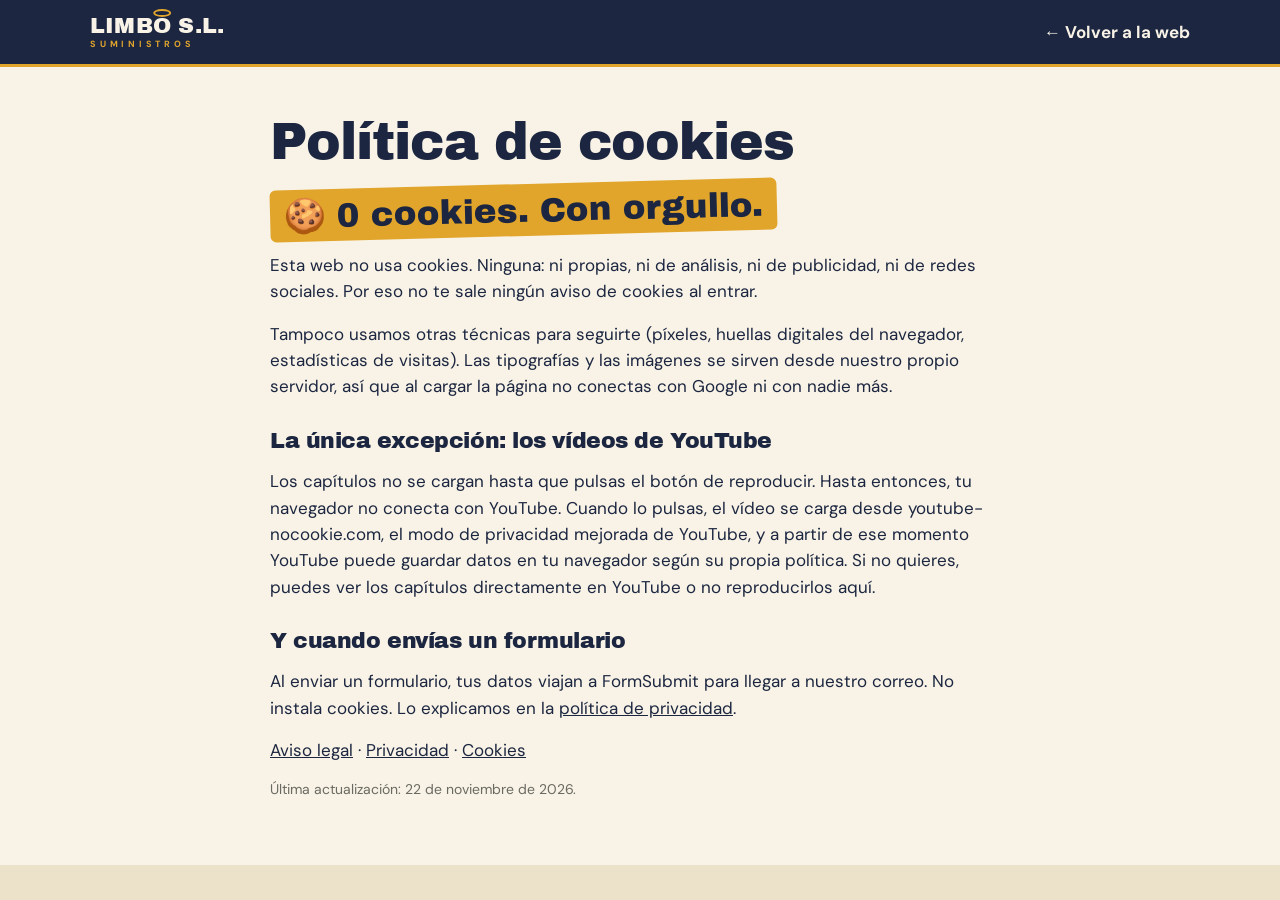
==== cookies.html @ 2ac097ed "Web de Limbo S.L. Co-Authored-By: Claude Opus 5.5 <noreply@anthropic.com> Claude-Session: https://cl" ====
<!DOCTYPE html>
<html lang="es"><head><meta charset="utf-8"><meta name="viewport" content="width=device-width, initial-scale=1">
<title>Política de cookies · Limbo S.L.</title><meta name="robots" content="noindex, noai, noimageai"><meta name="tdm-reservation" content="1">
<link rel="stylesheet" href="css/style.css"></head><body>
<header class="cabecera"><div class="wrap"><a class="logo" href="index.html"><b>LIMB<span class="o">O</span> S.L.</b><small>SUMINISTROS</small></a><a class="redes" href="index.html" style="text-decoration:none;font-weight:700">← Volver a la web</a></div></header>
<main class="legal-pag"><div class="wrap">
<h1>Política de cookies</h1>
<p class="orgullo">🍪 0 cookies. Con orgullo.</p>
<p>Esta web no usa cookies. Ninguna: ni propias, ni de análisis, ni de publicidad, ni de redes sociales. Por eso no te sale ningún aviso de cookies al entrar.</p>
<p>Tampoco usamos otras técnicas para seguirte (píxeles, huellas digitales del navegador, estadísticas de visitas). Las tipografías y las imágenes se sirven desde nuestro propio servidor, así que al cargar la página no conectas con Google ni con nadie más.</p>
<h2>La única excepción: los vídeos de YouTube</h2>
<p>Los capítulos no se cargan hasta que pulsas el botón de reproducir. Hasta entonces, tu navegador no conecta con YouTube. Cuando lo pulsas, el vídeo se carga desde youtube-nocookie.com, el modo de privacidad mejorada de YouTube, y a partir de ese momento YouTube puede guardar datos en tu navegador según su propia política. Si no quieres, puedes ver los capítulos directamente en YouTube o no reproducirlos aquí.</p>
<h2>Y cuando envías un formulario</h2>
<p>Al enviar un formulario, tus datos viajan a FormSubmit para llegar a nuestro correo. No instala cookies. Lo explicamos en la <a href="privacidad.html">política de privacidad</a>.</p>
<p><a href="aviso-legal.html">Aviso legal</a> · <a href="privacidad.html">Privacidad</a> · <a href="cookies.html">Cookies</a></p>
<p style="font-size:14px;color:#6b6a62">Última actualización: 22 de noviembre de 2026.</p></div></main></body></html>
---- css/style.css ----
@font-face { font-family: "Archivo Black"; src: url("../fonts/archivo-black.woff") format("woff"); font-weight: 400 900; font-display: swap; }
@font-face { font-family: "DM Sans"; src: url("../fonts/dm-sans.woff") format("woff"); font-weight: 100 1000; font-display: swap; }
@font-face { font-family: "Cursor Limbo"; src: url("../fonts/cursor-bold.woff") format("woff"); font-weight: 400 900; font-display: swap; }
/* Suministros Limbo S.L. — expediente de una empresa de suministros de provincias, años 80, atrapada en el lunes 25.
   Idea de maquetación: carpetas de archivo apiladas; cada sección es una pestaña de carpeta con su etiqueta mecanografiada. */
:root {
  --tinta: #1c2640;        /* azul tinta corporativo */
  --tinta-2: #2b3758;
  --carpeta: #ece2c9;      /* carpeta de archivo */
  --papel: #f8f3e6;        /* folio */
  --mostaza: #e2a52c;      /* acento: sello de la empresa */
  --fluor: #d7e3cf;        /* luz de fluorescente */
  --sello: #b8432f;        /* tinta roja de sello, solo para sellos */
  --gris: #6b6a62;
  --display: "Archivo Black", "Arial Black", system-ui, sans-serif;
  --body: "DM Sans", "Helvetica Neue", Arial, sans-serif;
  --maquina: "Cursor Limbo", "Courier New", monospace;
  --radio: 6px;
  --gutter: clamp(16px, 4vw, 40px);
  --max: 1180px;
  color-scheme: light;
}

* { box-sizing: border-box; }
html { scroll-behavior: smooth; -webkit-text-size-adjust: 100%; }
body {
  margin: 0;
  background: var(--carpeta);
  color: var(--tinta);
  font-family: var(--body);
  font-size: 17px;
  line-height: 1.55;
}
img { max-width: 100%; display: block; height: auto; }
a { color: inherit; }
h1, h2, h3 { font-family: var(--display); line-height: 1.02; margin: 0; text-wrap: balance; letter-spacing: -0.02em; }
p { margin: 0; }
:focus-visible { outline: 3px solid var(--mostaza); outline-offset: 2px; }
.wrap { width: 100%; max-width: var(--max); margin: 0 auto; padding: 0 var(--gutter); }
.sr { position: absolute; width: 1px; height: 1px; overflow: hidden; clip: rect(0 0 0 0); white-space: nowrap; }

/* ---------- Logo ---------- */
.logo { display: inline-flex; flex-direction: column; text-decoration: none; line-height: 1; }
.logo b { font-family: var(--display); font-weight: 800; font-size: 22px; letter-spacing: 0.01em; position: relative; }
.logo .o { position: relative; display: inline-block; }
.logo .o::before {
  content: ""; position: absolute; left: 50%; top: -6px; width: 0.62em; height: 0.18em;
  transform: translateX(-50%); border: 2px solid var(--mostaza); border-radius: 50%;
  animation: halo 4s ease-in-out infinite;
}
.logo small { font-family: var(--body); font-weight: 700; font-size: 9px; letter-spacing: 0.42em; color: var(--mostaza); margin-top: 3px; }
@keyframes halo { 0%, 100% { transform: translate(-50%, 0); } 50% { transform: translate(-50%, -2px); } }

/* ---------- Cabecera ---------- */
.cabecera { position: sticky; top: 0; z-index: 50; background: var(--tinta); color: var(--papel); border-bottom: 3px solid var(--mostaza); }
.cabecera .wrap { display: flex; align-items: center; justify-content: space-between; gap: 16px; min-height: 64px; }
.menu-btn { background: none; border: 2px solid var(--papel); color: var(--papel); font: 700 13px var(--body); letter-spacing: 0.12em; padding: 8px 12px; border-radius: var(--radio); cursor: pointer; }
.nav { display: none; }
.nav.abierto { display: flex; position: absolute; top: 100%; left: 0; right: 0; flex-direction: column; background: var(--tinta); padding: 8px var(--gutter) 20px; border-bottom: 3px solid var(--mostaza); }
.nav a { text-decoration: none; font-weight: 600; padding: 12px 0; border-bottom: 1px solid var(--tinta-2); }
.nav a:hover { color: var(--mostaza); }
.redes { display: flex; gap: 8px; flex-wrap: wrap; }
.redes a { font: 700 12px var(--body); letter-spacing: 0.06em; text-decoration: none; border: 1.5px solid currentColor; border-radius: 999px; padding: 6px 12px; }
.redes a:hover { background: var(--mostaza); border-color: var(--mostaza); color: var(--tinta); }
.nav .redes { padding-top: 14px; }
@media (min-width: 960px) {
  .menu-btn { display: none; }
  .nav { display: flex; align-items: center; gap: 22px; position: static; }
  .nav a { border: 0; padding: 6px 0; font-size: 15px; }
  .nav .redes { padding: 0; }
}

/* ---------- Portada ---------- */
.portada { position: relative; color: var(--papel); background: var(--tinta); overflow: hidden; }
.portada::before { content: ""; position: absolute; inset: 0; background: url("../img/oficina.jpg") center / cover no-repeat; opacity: 0.42; }
.portada::after { content: ""; position: absolute; inset: 0; background: linear-gradient(180deg, rgba(28,38,64,0.2), rgba(28,38,64,0.92) 85%); }
.portada .wrap { position: relative; z-index: 1; display: grid; gap: 32px; padding-top: 40px; padding-bottom: 48px; }
.etiqueta { display: inline-block; font-family: var(--maquina); font-size: 14px; letter-spacing: 0.04em; background: var(--papel); color: var(--tinta); padding: 4px 10px; border-radius: 2px; transform: rotate(-1deg); }
.portada h1 { font-size: clamp(44px, 12vw, 104px); font-weight: 800; margin: 14px 0 12px; }
.portada h1 span { color: var(--mostaza); }
.portada .lema { font-size: clamp(19px, 4.6vw, 26px); font-weight: 600; max-width: 30ch; }
.portada .bajada { color: var(--fluor); max-width: 46ch; margin-top: 10px; }
.botones { display: flex; flex-wrap: wrap; gap: 12px; margin-top: 24px; }
.btn { display: inline-flex; align-items: center; justify-content: center; gap: 8px; min-height: 48px; padding: 12px 22px; border-radius: var(--radio); border: 2px solid var(--mostaza); background: var(--mostaza); color: var(--tinta); font: 700 15px var(--body); text-decoration: none; cursor: pointer; transition: transform 0.15s, background 0.15s; }
.btn:hover { transform: translateY(-2px); }
.btn.hueco { background: transparent; color: inherit; }
.btn.tinta { background: var(--tinta); border-color: var(--tinta); color: var(--papel); }

/* Calendario de taco */
.calendario { justify-self: center; width: min(300px, 78vw); text-align: center; }
.taco { position: relative; perspective: 900px; }
.anillas { height: 26px; background: var(--sello); border-radius: 8px 8px 0 0; position: relative; }
.anillas::before, .anillas::after { content: ""; position: absolute; top: -10px; width: 12px; height: 22px; border: 3px solid #9aa0a8; border-radius: 6px; }
.anillas::before { left: 28%; } .anillas::after { right: 28%; }
.hoja, .hoja-fondo { background: var(--papel); color: var(--tinta); padding: 18px 10px 22px; border-radius: 0 0 6px 6px; box-shadow: 0 14px 30px rgba(0,0,0,0.35); }
.hoja-fondo { position: absolute; inset: 26px 0 0 0; z-index: 0; }
.hoja { position: relative; z-index: 1; transform-origin: top center; }
.hoja .dia, .hoja-fondo .dia { font: 800 30px var(--display); letter-spacing: 0.06em; }
.hoja .num, .hoja-fondo .num { font: 800 120px/0.95 var(--display); letter-spacing: -0.04em; }
.hoja .mes, .hoja-fondo .mes { font-family: var(--maquina); font-size: 13px; color: var(--gris); }
.hoja.arrancando { animation: arrancar 0.7s ease-in forwards; }
@keyframes arrancar { 0% { transform: rotateX(0) translateY(0); opacity: 1; } 100% { transform: rotateX(-80deg) translateY(160px) rotate(8deg); opacity: 0; } }
.calendario button { margin-top: 16px; }
.contador { font-family: var(--maquina); font-size: 14px; margin-top: 10px; color: var(--fluor); min-height: 2.6em; }
@media (min-width: 860px) {
  .portada .wrap { grid-template-columns: 1.4fr 1fr; align-items: center; padding-top: 72px; padding-bottom: 80px; }
}

/* Cinta de frases */
.cinta { background: var(--mostaza); color: var(--tinta); overflow: hidden; border-block: 2px solid var(--tinta); }
.cinta div { display: flex; gap: 40px; width: max-content; padding: 10px 0; font: 700 15px var(--display); white-space: nowrap; animation: cinta 45s linear infinite; }
.cinta span::after { content: "✶"; margin-left: 40px; }
@keyframes cinta { to { transform: translateX(-50%); } }

/* ---------- Secciones tipo carpeta ---------- */
.seccion { padding: 56px 0; }
.seccion.folio { background: var(--papel); }
.seccion.oscura { background: var(--tinta); color: var(--papel); }
.pestana { display: inline-block; font-family: var(--maquina); font-size: 13px; background: var(--tinta); color: var(--papel); padding: 6px 14px 5px; border-radius: 8px 8px 0 0; margin-bottom: 0; }
.oscura .pestana { background: var(--mostaza); color: var(--tinta); }
.cabeza { border-top: 3px solid var(--tinta); padding-top: 18px; margin-bottom: 28px; display: grid; gap: 10px; }
.oscura .cabeza { border-color: var(--mostaza); }
.cabeza h2 { font-size: clamp(34px, 8vw, 64px); font-weight: 800; }
.cabeza p { max-width: 62ch; color: inherit; opacity: 0.85; }

/* ---------- Capítulos ---------- */
.episodios { display: grid; gap: 18px; }
@media (min-width: 700px) { .episodios { grid-template-columns: repeat(2, 1fr); } }
.episodio { background: var(--tinta-2); border-radius: var(--radio); overflow: hidden; display: flex; flex-direction: column; }
.pantalla { position: relative; aspect-ratio: 16 / 9; background: #0f1527; display: grid; place-items: center; overflow: hidden; }
.pantalla img { width: 100%; height: 100%; object-fit: cover; opacity: 0.55; }
.pantalla .sello { position: absolute; }
.pantalla button { position: absolute; inset: 0; background: transparent; border: 0; cursor: pointer; display: grid; place-items: center; }
.pantalla button span { width: 72px; height: 72px; border-radius: 50%; background: var(--mostaza); display: grid; place-items: center; color: var(--tinta); font-size: 28px; }
.pantalla iframe { position: absolute; inset: 0; width: 100%; height: 100%; border: 0; }
.episodio .info { padding: 18px; display: grid; gap: 8px; }
.episodio .num { font-family: var(--maquina); font-size: 13px; color: var(--mostaza); }
.episodio h3 { font-size: 26px; }
.episodio .meta { font-size: 14px; color: var(--fluor); }
.episodio .acciones { display: flex; flex-wrap: wrap; gap: 10px; margin-top: 6px; }
.episodio .acciones .btn { min-height: 42px; padding: 8px 16px; font-size: 14px; }
.sello {
  font: 700 15px var(--maquina); letter-spacing: 0.08em; text-transform: uppercase; color: var(--sello);
  border: 3px solid var(--sello); border-radius: 6px; padding: 6px 12px; transform: rotate(-6deg);
  background: rgba(248,243,230,0.92); mix-blend-mode: normal;
}

/* ---------- Plantilla ---------- */
.filtros { display: flex; flex-wrap: wrap; gap: 8px; margin-bottom: 22px; }
.filtros button { font: 600 14px var(--body); border: 2px solid var(--tinta); background: transparent; color: var(--tinta); padding: 8px 14px; border-radius: 999px; cursor: pointer; }
.filtros button[aria-pressed="true"] { background: var(--tinta); color: var(--papel); }
.fichas { display: grid; gap: 18px; grid-template-columns: 1fr; }
@media (min-width: 620px) { .fichas { grid-template-columns: repeat(2, 1fr); } }
@media (min-width: 1000px) { .fichas { grid-template-columns: repeat(3, 1fr); } }
.ficha {
  background: var(--papel); border: 1px solid #d8cba8; border-radius: 4px; padding: 16px; position: relative;
  box-shadow: 0 2px 0 #d8cba8, 0 10px 24px rgba(28,38,64,0.08); display: grid; grid-template-columns: 112px 1fr; gap: 14px; align-items: start;
}
.ficha::before { content: ""; position: absolute; top: -9px; left: 22px; width: 14px; height: 30px; border: 3px solid #9aa0a8; border-bottom: 0; border-radius: 7px 7px 0 0; }
.foto { width: 112px; aspect-ratio: 3 / 4; background: #d9d4c4; border: 4px solid #fff; box-shadow: 0 1px 3px rgba(0,0,0,0.25); overflow: hidden; display: grid; place-items: center; transform: rotate(-2deg); }
.foto img { width: 100%; height: 100%; object-fit: cover; object-position: top; }
.foto .iniciales { font: 800 30px var(--display); color: var(--gris); }
.ficha dl { margin: 0; display: grid; gap: 2px; font-family: var(--maquina); font-size: 13px; line-height: 1.35; }
.ficha dt { color: var(--gris); font-size: 11px; letter-spacing: 0.08em; text-transform: uppercase; margin-top: 4px; }
.ficha dt:first-child { margin-top: 0; }
.ficha dd { margin: 0; }
.ficha .nombre { font: 800 22px/1 var(--display); letter-spacing: -0.01em; margin-bottom: 4px; }
.ficha .frase { grid-column: 1 / -1; font-family: var(--display); font-weight: 700; font-size: 17px; border-top: 1px dashed #c9bb95; padding-top: 10px; }
.ficha .perfil { grid-column: 1 / -1; font-size: 15px; color: var(--tinta-2); }
.ficha .video { grid-column: 1 / -1; font-family: var(--maquina); font-size: 12px; color: var(--gris); display: flex; align-items: center; gap: 8px; }
.ficha .video a { color: var(--sello); font-weight: 700; }
.ficha .sede-chip { position: absolute; top: 12px; right: 12px; font: 700 10px var(--body); letter-spacing: 0.1em; text-transform: uppercase; padding: 3px 8px; border-radius: 3px; background: var(--fluor); }
.ficha .sede-chip.villa { background: #f6d98f; }

/* ---------- Tienda ---------- */
.productos { display: grid; gap: 18px; }
@media (min-width: 620px) { .productos { grid-template-columns: repeat(2, 1fr); } }
@media (min-width: 1000px) { .productos { grid-template-columns: repeat(3, 1fr); } }
.producto { background: var(--papel); border-radius: var(--radio); overflow: hidden; display: flex; flex-direction: column; border: 1px solid #d8cba8; }
.producto .img { aspect-ratio: 4 / 3; background: #efe6cf; overflow: hidden; }
.producto .img img { width: 100%; height: 100%; object-fit: cover; transition: transform 0.4s; }
.producto:hover .img img { transform: scale(1.04); }
.producto .cuerpo { padding: 16px 18px 18px; display: grid; gap: 8px; flex: 1; align-content: start; }
.producto .ref { font-family: var(--maquina); font-size: 12px; color: var(--gris); }
.producto h3 { font-size: 22px; }
.producto p { font-size: 15px; }
.producto .pie { display: flex; align-items: center; justify-content: space-between; gap: 12px; margin-top: auto; background: var(--tinta); color: var(--papel); border: 0; border-radius: var(--radio); padding: 12px 12px 12px 22px; }
.producto .precio { font: 800 22px var(--display); font-variant-numeric: tabular-nums; }
.producto .precio small { display: block; font: 500 11px var(--body); color: var(--fluor); letter-spacing: 0.04em; margin-top: 2px; }
.catalogo-broma { margin-top: 36px; }
.catalogo-broma h3 { font-size: 26px; margin-bottom: 6px; }
.catalogo-broma > p { margin-bottom: 16px; max-width: 60ch; }
.albaran { background: var(--papel); border: 1px solid #d8cba8; border-radius: 4px; font-family: var(--maquina); font-size: 14px; overflow-x: auto; }
.albaran table { width: 100%; border-collapse: collapse; min-width: 520px; }
.albaran th, .albaran td { text-align: left; padding: 10px 14px; border-bottom: 1px dashed #cbbd98; vertical-align: middle; }
.albaran th { font-size: 11px; letter-spacing: 0.08em; text-transform: uppercase; color: var(--gris); }
.albaran td:last-child { text-align: right; }
.albaran button { font: 700 12px var(--body); background: var(--tinta); color: var(--papel); border: 0; padding: 8px 12px; border-radius: 4px; cursor: pointer; white-space: nowrap; }
.aviso-tienda { margin-top: 18px; font-size: 14px; color: var(--gris); max-width: 70ch; }

/* ---------- Bloques en dos columnas ---------- */
.dos { display: grid; gap: 28px; align-items: center; }
@media (min-width: 860px) { .dos { grid-template-columns: 1fr 1fr; gap: 48px; } }
.dos img { border-radius: var(--radio); box-shadow: 0 16px 40px rgba(0,0,0,0.2); }
.texto { display: grid; gap: 14px; max-width: 60ch; }
.texto strong { font-weight: 700; }
.firma { font-family: var(--maquina); font-size: 15px; }

/* ---------- Formularios ---------- */
form { display: grid; gap: 14px; }
.campos { display: grid; gap: 14px; }
@media (min-width: 620px) { .campos.dosc { grid-template-columns: 1fr 1fr; } }
label { font-weight: 600; font-size: 14px; display: grid; gap: 6px; }
input, select, textarea {
  font: 16px var(--body); color: var(--tinta); background: #fff; border: 2px solid #cbbd98; border-radius: var(--radio); padding: 12px 14px; width: 100%;
}
textarea { min-height: 120px; resize: vertical; }
input:focus, select:focus, textarea:focus { outline: none; border-color: var(--tinta); }
.check { display: flex; gap: 10px; align-items: flex-start; font-weight: 400; font-size: 14px; }
.check input { width: 20px; height: 20px; margin-top: 2px; flex: none; }
.oscura label { color: var(--papel); }
.oscura .check a { color: var(--mostaza); }
.estado { font-size: 15px; font-weight: 600; min-height: 1.4em; }
.hp { display: none; }
.panel { background: var(--papel); color: var(--tinta); border-radius: var(--radio); padding: clamp(18px, 4vw, 32px); }

/* Diálogo "Lo quiero" */
dialog { border: 0; border-radius: 10px; padding: 0; width: min(520px, calc(100vw - 32px)); background: var(--papel); color: var(--tinta); }
dialog::backdrop { background: rgba(15,21,39,0.7); }
dialog .panel { display: grid; gap: 14px; }
dialog h3 { font-size: 26px; }
.cerrar { justify-self: end; background: none; border: 0; font: 700 14px var(--body); cursor: pointer; color: var(--tinta); text-decoration: underline; }

/* ---------- Pie ---------- */
footer.pie { background: var(--tinta); color: var(--papel); padding: 44px 0 28px; border-top: 4px solid var(--mostaza); }
.pie .wrap { display: grid; gap: 24px; }
@media (min-width: 860px) { .pie .wrap { grid-template-columns: 1.3fr 1fr 1fr; } }
.pie h4 { font: 700 12px var(--body); letter-spacing: 0.14em; text-transform: uppercase; color: var(--mostaza); margin: 0 0 10px; }
.pie ul { list-style: none; padding: 0; margin: 0; display: grid; gap: 6px; }
.pie a { text-decoration: none; }
.pie a:hover { color: var(--mostaza); }
.pie .nota { font-size: 13px; color: var(--fluor); max-width: 52ch; margin-top: 12px; }
.pie .legal { grid-column: 1 / -1; border-top: 1px solid var(--tinta-2); padding-top: 18px; font-size: 13px; color: var(--fluor); }

/* Páginas legales */
.legal-pag { background: var(--papel); padding: 48px 0 64px; }
.legal-pag .wrap { max-width: 820px; display: grid; gap: 16px; }
.legal-pag h1 { font-size: clamp(34px, 7vw, 52px); }
.legal-pag h2 { font-size: 22px; margin-top: 14px; }
.legal-pag mark { background: #f6d98f; padding: 0 4px; font-family: var(--maquina); }

@media (prefers-reduced-motion: reduce) {
  *, *::before, *::after { animation: none !important; transition: none !important; }
  html { scroll-behavior: auto; }
}

/* ---------- Visítanos ---------- */
.sedes { display: grid; gap: 28px; }
.sede { display: grid; gap: 18px; background: #fff; border: 1px solid #d8cba8; border-radius: var(--radio); overflow: hidden; }
.sede.villa { background: #fff7e2; }
@media (min-width: 860px) { .sede { grid-template-columns: 1.1fr 1fr; } .sede.villa .galeria { order: 2; } }
.galeria { display: grid; gap: 4px; grid-template-columns: 1fr 1fr; background: var(--tinta); min-height: 220px; }
.galeria img { width: 100%; height: 100%; object-fit: cover; aspect-ratio: 4 / 3; }
.galeria img:only-child { grid-column: 1 / -1; }
.galeria img:first-child:not(:only-child) { grid-column: 1 / -1; aspect-ratio: 16 / 9; }
.sin-foto { grid-column: 1 / -1; display: grid; place-items: center; min-height: 240px; background: linear-gradient(160deg, #f2b93b, #e2a52c 45%, #7ab07a); }
.sede-txt { padding: 0 18px 22px; display: grid; gap: 12px; align-content: start; }
@media (min-width: 860px) { .sede-txt { padding: 26px 26px 26px 0; } .sede.villa .sede-txt { padding: 26px 0 26px 26px; } }
.sede-txt .pestana { justify-self: start; }
.sede-txt h3 { font-size: clamp(26px, 5vw, 36px); }
.sede-txt dl { margin: 0; display: grid; gap: 8px; font-size: 15px; }
.sede-txt dl div { display: grid; grid-template-columns: 110px 1fr; gap: 10px; border-top: 1px dashed #cbbd98; padding-top: 8px; }
.sede-txt dt { font: 13px var(--maquina); color: var(--gris); }
.sede-txt dd { margin: 0; }
.pronto { font: 13px var(--maquina); color: var(--gris); }
.episodio .resumen { font-size: 15px; color: var(--papel); }

/* ---------- Kiko espía ---------- */
.kiko { position: fixed; z-index: 60; width: 104px; height: 144px; top: 50%; right: -110px; left: auto; padding: 0; border: 0; background: none; cursor: pointer;
  transition: right 0.6s cubic-bezier(.5,1.6,.5,1), left 0.6s cubic-bezier(.5,1.6,.5,1); filter: drop-shadow(0 4px 6px rgba(0,0,0,0.3)); }
.kiko.fuera { right: -26px; }
.kiko.izq { right: auto; left: -110px; }
.kiko.izq.fuera { left: -26px; }
.kiko.izq .kiko-cuerpo { transform: scaleX(-1); }
.kiko-cuerpo { display: block; width: 100%; height: 100%; animation: respira 1.2s ease-in-out infinite; }
.kiko-cuerpo img { width: 100%; height: 100%; object-fit: contain; }
@keyframes respira { 50% { translate: 0 -3px; } }
.kiko-boc { position: absolute; bottom: 92%; right: 44px; width: max-content; max-width: 200px; background: var(--mostaza); color: var(--tinta); font: 700 13px/1.25 var(--body);
  padding: 8px 11px; border: 2.5px solid var(--tinta); border-radius: 12px; opacity: 0; transform: scale(.6); transition: .25s; pointer-events: none; text-align: left; }
.kiko.izq .kiko-boc { right: auto; left: 44px; }
.kiko-boc.ver { opacity: 1; transform: scale(1); }
@media (min-width: 700px) { .kiko { width: 140px; height: 194px; } .kiko.fuera { right: -34px; } .kiko.izq.fuera { left: -34px; } }
.informe { display: grid; gap: 12px; background: #f3e4bd; }
.kiko-dato { font: 18px/1.45 var(--maquina); min-height: 4.5em; }

/* Legal y privacidad */
.tabla-legal { width: 100%; border-collapse: collapse; font-size: 15px; background: #fff; display: block; overflow-x: auto; }
.tabla-legal th, .tabla-legal td { border: 1px solid #d8cba8; padding: 8px 10px; text-align: left; vertical-align: top; min-width: 120px; }
.tabla-legal th { background: var(--carpeta); font-family: var(--body); }
.legal-pag ul { margin: 0; padding-left: 22px; display: grid; gap: 6px; }
.orgullo { font: 800 clamp(24px, 5vw, 34px) var(--display); color: var(--tinta); background: var(--mostaza); justify-self: start; padding: 6px 14px; border-radius: var(--radio); transform: rotate(-1.5deg); }
.aviso-edad { font-size: 14px; background: rgba(226,165,44,0.16); border-left: 4px solid var(--mostaza); padding: 8px 12px; border-radius: 4px; margin: 0; }
.sellos-portada { display: flex; flex-wrap: wrap; gap: 8px; margin: 4px 0 0; }
.sello-edad { display: inline-flex; align-items: center; gap: 8px; font: 700 13px var(--body); letter-spacing: 0.04em; border: 2px solid currentColor; border-radius: 999px; padding: 4px 12px 4px 4px; }
.sello-edad b { background: var(--sello); color: #fff; border-radius: 999px; padding: 2px 8px; font-family: var(--display); font-weight: 800; }
.sello-cookies { display: inline-flex; align-items: center; gap: 6px; font: 700 13px var(--body); border: 2px dashed currentColor; border-radius: 999px; padding: 4px 12px; text-decoration: none; color: inherit; }
/* Boletín */
.boletin { background: var(--mostaza); color: var(--tinta); }
.boletin .wrap { display: grid; gap: 28px; }
@media (min-width: 860px) { .boletin .wrap { grid-template-columns: 1fr 1fr; align-items: center; } }
.boletin ul { margin: 0; padding-left: 20px; display: grid; gap: 4px; font-weight: 600; }
.boletin .panel { background: var(--papel); }
.baja { font-size: 14px; }
.producto .sin-foto { height: 100%; min-height: 0; background: repeating-linear-gradient(-45deg, #efe6cf 0 14px, #e8dcc0 14px 28px); }

/* ---------- Miguel ---------- */
.cinta span.miguel { color: var(--sello); }
.tachon { display: inline-block; max-width: 100%; height: 0.95em; background: var(--tinta); vertical-align: -0.12em; border-radius: 1px; }
.ficha-miguel .foto { background: #2a3350; }
.ficha-miguel .silueta { font: 800 54px var(--display); color: rgba(248,243,230,0.35); }
.ficha-miguel .perfil { display: flex; flex-wrap: wrap; gap: 6px; }
.sello-miguel { grid-column: 1 / -1; justify-self: end; transform: rotate(-6deg); margin: 2px 4px 4px 0; }
.galeria { position: relative; }
.postit { position: absolute; right: 12px; top: 12px; max-width: 150px; background: #fbe68a; color: var(--tinta); font: 700 14px/1.25 var(--maquina); padding: 12px 12px 14px; transform: rotate(4deg); box-shadow: 0 6px 14px rgba(0,0,0,0.25); z-index: 1; }
.postit::before { content: ""; position: absolute; top: -8px; left: 50%; width: 46px; height: 16px; margin-left: -23px; background: rgba(255,255,255,0.55); transform: rotate(-3deg); }
.postit-teorias { background: #fbe68a; color: var(--tinta); padding: 14px 16px; transform: rotate(-1deg); box-shadow: 0 4px 10px rgba(0,0,0,0.15); font-size: 15px; max-width: 46ch; }
.enlace-miguel { color: var(--sello); font-weight: 800; }
/* Expediente clasificado */
.clasificado { min-height: 100vh; background: #0f1527; color: var(--papel); display: grid; place-items: center; padding: 40px 20px; }
.clasificado .hoja { background: var(--papel); color: var(--tinta); max-width: 560px; width: 100%; padding: 32px 28px; border-radius: 4px; position: relative; display: grid; gap: 14px; font-family: var(--maquina); box-shadow: 0 20px 60px rgba(0,0,0,0.5); }
.clasificado h1 { font-size: clamp(30px, 7vw, 44px); }
.clasificado .sello-grande { justify-self: end; margin-bottom: -6px; transform: rotate(10deg); font: 800 22px var(--display); color: var(--sello); border: 3px solid var(--sello); padding: 4px 10px; letter-spacing: 0.08em; }
.clasificado .linea { display: flex; gap: 10px; align-items: center; flex-wrap: wrap; }
.clasificado .volver { color: var(--sello); font-weight: 700; }
.cinta span.miguel::after { color: var(--tinta); }
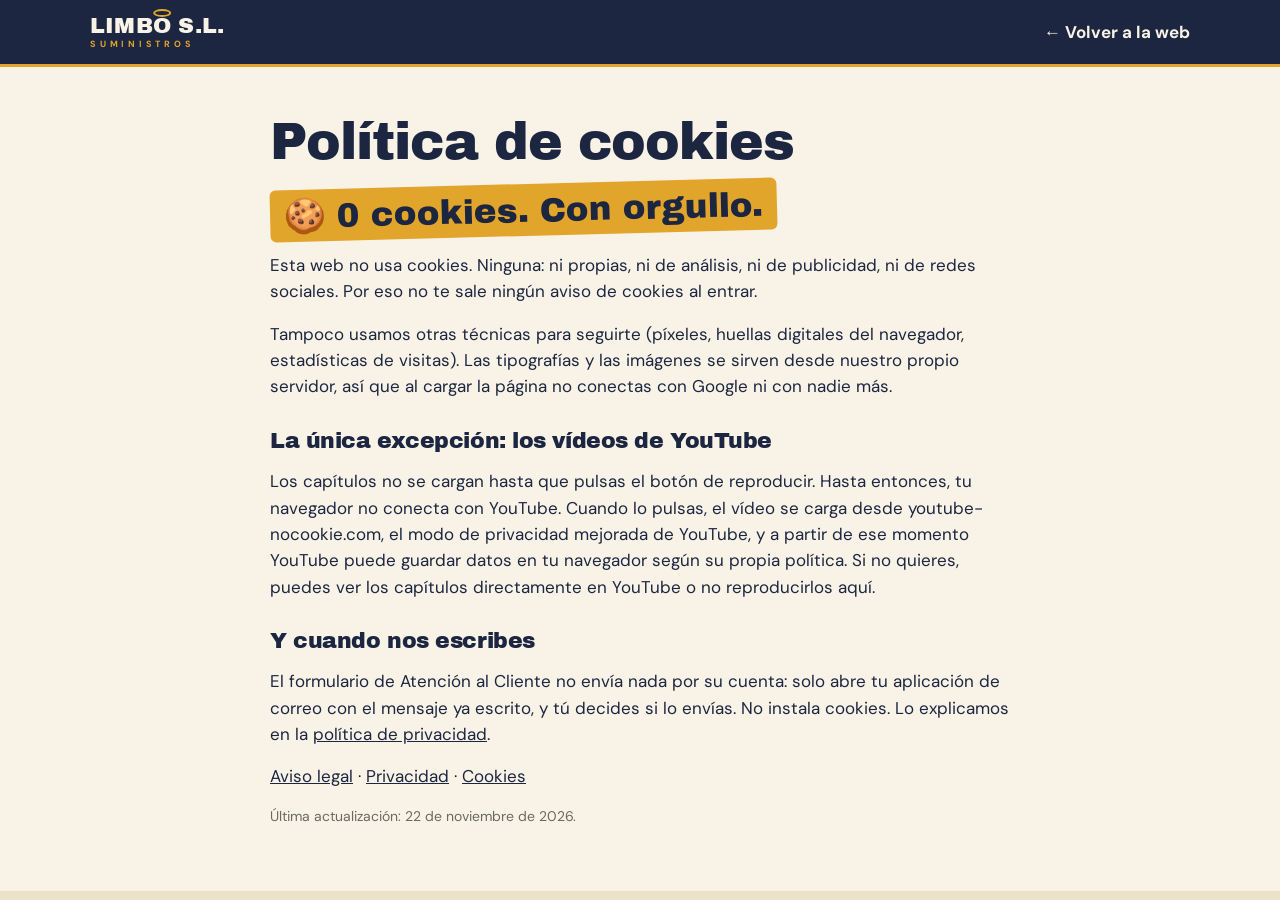
==== commit 6ae446c6: "Un solo formulario que abre el correo; info@limbosl.com como enlace Co-Authored-By: Claude Opus 5.5 " ====
--- a/cookies.html
+++ b/cookies.html
@@ -10,7 +10,7 @@
 <p>Tampoco usamos otras técnicas para seguirte (píxeles, huellas digitales del navegador, estadísticas de visitas). Las tipografías y las imágenes se sirven desde nuestro propio servidor, así que al cargar la página no conectas con Google ni con nadie más.</p>
 <h2>La única excepción: los vídeos de YouTube</h2>
 <p>Los capítulos no se cargan hasta que pulsas el botón de reproducir. Hasta entonces, tu navegador no conecta con YouTube. Cuando lo pulsas, el vídeo se carga desde youtube-nocookie.com, el modo de privacidad mejorada de YouTube, y a partir de ese momento YouTube puede guardar datos en tu navegador según su propia política. Si no quieres, puedes ver los capítulos directamente en YouTube o no reproducirlos aquí.</p>
-<h2>Y cuando envías un formulario</h2>
-<p>Al enviar un formulario, tus datos viajan a FormSubmit para llegar a nuestro correo. No instala cookies. Lo explicamos en la <a href="privacidad.html">política de privacidad</a>.</p>
+<h2>Y cuando nos escribes</h2>
+<p>El formulario de Atención al Cliente no envía nada por su cuenta: solo abre tu aplicación de correo con el mensaje ya escrito, y tú decides si lo envías. No instala cookies. Lo explicamos en la <a href="privacidad.html">política de privacidad</a>.</p>
 <p><a href="aviso-legal.html">Aviso legal</a> · <a href="privacidad.html">Privacidad</a> · <a href="cookies.html">Cookies</a></p>
 <p style="font-size:14px;color:#6b6a62">Última actualización: 22 de noviembre de 2026.</p></div></main></body></html>
--- a/css/style.css
+++ b/css/style.css
@@ -108,7 +108,7 @@
 
 /* Cinta de frases */
 .cinta { background: var(--mostaza); color: var(--tinta); overflow: hidden; border-block: 2px solid var(--tinta); }
-.cinta div { display: flex; gap: 40px; width: max-content; padding: 10px 0; font: 700 15px var(--display); white-space: nowrap; animation: cinta 45s linear infinite; }
+.cinta div { display: flex; gap: 40px; width: max-content; padding: 10px 40px 10px 0; font: 700 15px var(--display); white-space: nowrap; animation: cinta 45s linear infinite; will-change: transform; -webkit-animation: cinta 45s linear infinite; }
 .cinta span::after { content: "✶"; margin-left: 40px; }
 @keyframes cinta { to { transform: translateX(-50%); } }
 
@@ -169,7 +169,7 @@
 .ficha .perfil { grid-column: 1 / -1; font-size: 15px; color: var(--tinta-2); }
 .ficha .video { grid-column: 1 / -1; font-family: var(--maquina); font-size: 12px; color: var(--gris); display: flex; align-items: center; gap: 8px; }
 .ficha .video a { color: var(--sello); font-weight: 700; }
-.ficha .sede-chip { position: absolute; top: 12px; right: 12px; font: 700 10px var(--body); letter-spacing: 0.1em; text-transform: uppercase; padding: 3px 8px; border-radius: 3px; background: var(--fluor); }
+.ficha .sede-chip { display: inline-block; margin-bottom: 6px; font: 700 10px var(--body); letter-spacing: 0.1em; text-transform: uppercase; padding: 3px 8px; border-radius: 3px; background: var(--fluor); }
 .ficha .sede-chip.villa { background: #f6d98f; }
 
 /* ---------- Tienda ---------- */
@@ -252,6 +252,8 @@
 @media (prefers-reduced-motion: reduce) {
   *, *::before, *::after { animation: none !important; transition: none !important; }
   html { scroll-behavior: auto; }
+  /* La cinta de frases se mueve siempre, despacio: es parte de la portada */
+  .cinta div { animation: cinta 90s linear infinite !important; }
 }
 
 /* ---------- Visítanos ---------- */
@@ -333,3 +335,22 @@
 .clasificado .linea { display: flex; gap: 10px; align-items: center; flex-wrap: wrap; }
 .clasificado .volver { color: var(--sello); font-weight: 700; }
 .cinta span.miguel::after { color: var(--tinta); }
+
+/* Albarán en móvil: filas apiladas, sin desplazamiento lateral */
+.albaran { position: relative; }
+@media (max-width: 619px) {
+  .albaran table { min-width: 0; }
+  .albaran thead { display: none; }
+  .albaran tr { display: grid; grid-template-columns: 64px 1fr; gap: 6px 10px; padding: 12px 14px; border-bottom: 1px dashed #cbbd98; }
+  .albaran td { padding: 0; border: 0; }
+  .albaran td:first-child { grid-row: 1 / 3; font-size: 12px; color: var(--gris); padding-top: 2px; }
+  .albaran td:last-child { grid-column: 2; text-align: left; }
+}
+
+/* Formularios dentro de secciones oscuras: texto siempre legible */
+.panel, .panel label, .panel .check, .panel .check span { color: var(--tinta); }
+.oscura .panel .check a { color: var(--tinta); }
+
+.nota-form { font-size: 13px; color: var(--gris); margin: 0; }
+.boletin-alta { display: grid; gap: 16px; align-content: start; }
+.boletin-alta .btn { justify-self: start; }
